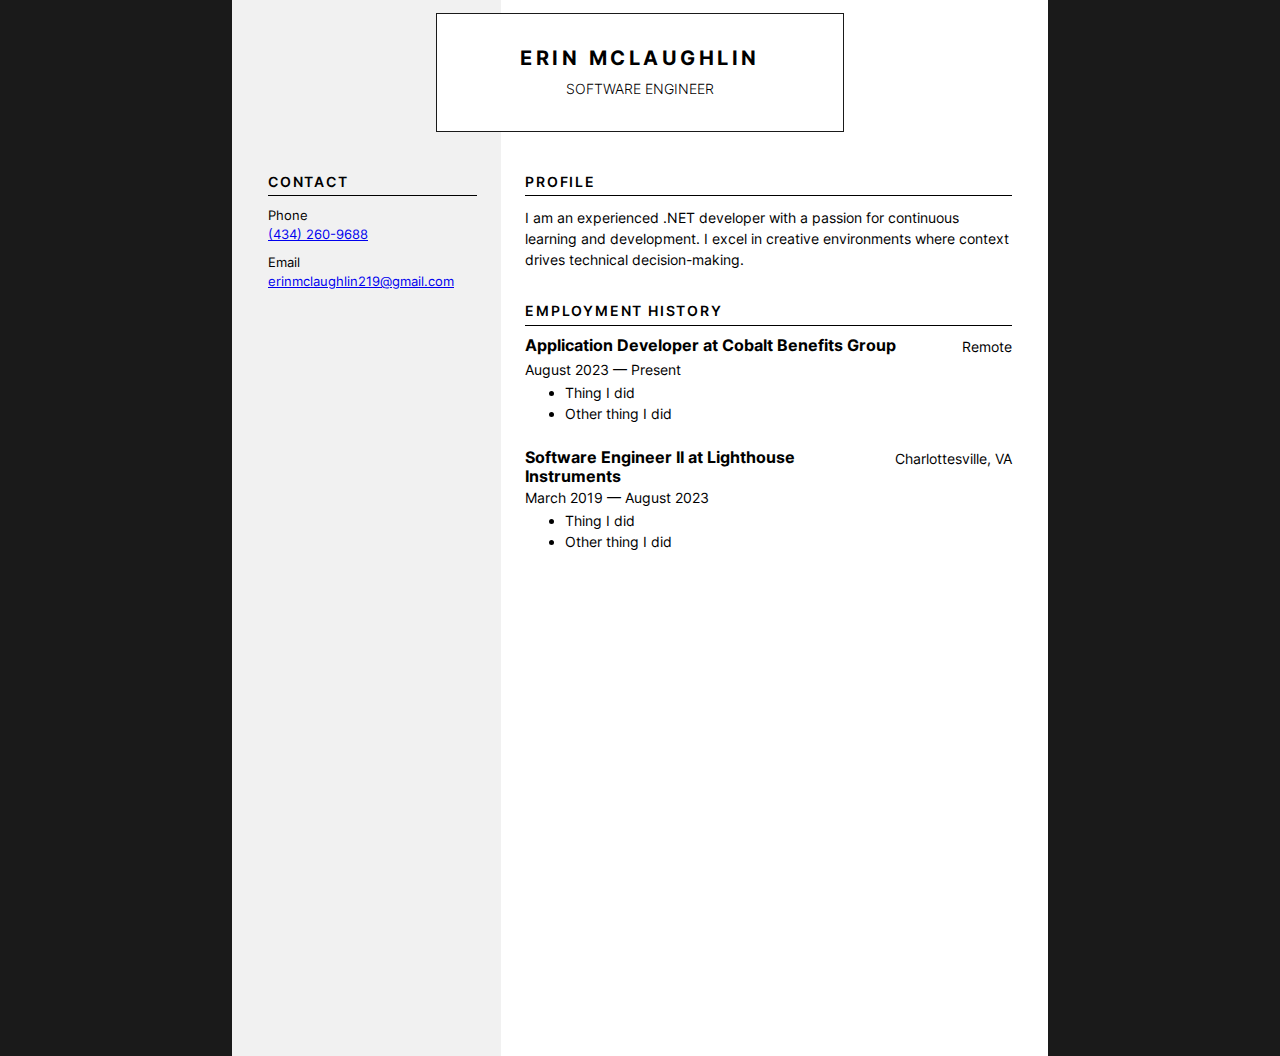
==== src/index.html @ 7251a3c2 "starting new resume" ====
<!DOCTYPE html>
<html lang="en">
<head>
    <meta charset="UTF-8">
    <meta name="viewport" content="width=device-width, initial-scale=1.0">
    <title>Erin McLaughlin | Software Engineer</title>
    <link href="css/main.css" rel="stylesheet" />
</head>
<body>

    <main id="resume">
        <header>
            <div>
                <h1 class="heading">Erin McLaughlin</h1>
                <p class="subheading">Software Engineer</p>
            </div>
        </header>

        <aside id="sidebar">
            <section>
                <h2 class="section-heading">Contact</h2>
                <div class="info-group">
                    <label for="phone">Phone</label>
                    <a id="phone" href="tel:4342609688" type="tel">
                        (434) 260-9688
                    </a>
                </div>
                <div class="info-group">
                    <label for="email">Email</label>
                    <a id="email" href="mailto:erinmclaughlin219@gmail.com" type="email">
                        erinmclaughlin219@gmail.com
                    </a>
                </div>
            </section>
        </aside>
        <article id="content">
            <section>
                <h2 class="section-heading">Profile</h2>
                <p>I am an experienced .NET developer with a passion for continuous learning and development. I excel in creative environments where context drives technical decision-making.</p>
            </section>
            <section>
                <h2 class="section-heading">Employment History</h2>
                <article class="job">
                    <div class="job-heading">
                        <h3 class="job-title">Application Developer at Cobalt Benefits Group</h3>
                        <span class="job-location">Remote</span>
                    </div>
                    <p class="job-dates">August 2023 &mdash; Present</p>
                    <ul>
                        <li>Thing I did</li>
                        <li>Other thing I did</li>
                    </ul>
                </article>
                <article class="job">
                    <div class="job-heading">
                        <h3 class="job-title">Software Engineer II at Lighthouse Instruments</h3>
                        <span class="job-location">Charlottesville, VA</span>
                    </div>
                    <p class="job-dates">March 2019 &mdash; August 2023</p>
                    <ul>
                        <li>Thing I did</li>
                        <li>Other thing I did</li>
                    </ul>
                </article>
            </section>
        </article>
    </main>

</body>
</html>
---- src/css/main.css ----
@import url('resets.css');

@font-face {
    font-family: Inter;
    src: url('../fonts/Inter/Inter-VariableFont_slnt\,wght.ttf') format('truetype');
}

@font-face {
    font-family: 'Noto Sans';
    src: url('../fonts/NotoSans/NotoSans-VariableFont_wdth\,wght.ttf') format('truetype');
}

@font-face {
    font-family: 'Noto Sanes';
    font-style: italic;
    src: url('../fonts/NotoSans/NotoSans-Italic-VariableFont_wdth\,wght.ttf') format('truetype');
}

html {
    font-family: Inter, 'Noto Sans', system-ui, -apple-system, BlinkMacSystemFont, 'Segoe UI', Roboto, Oxygen, Ubuntu, Cantarell, 'Open Sans', 'Helvetica Neue', sans-serif;
}

body {
    background-color: #1a1a1a;
    font-size: 14px;
}

#resume {
    height: 11in;
    width: 8.5in;
    margin: auto;
    position: relative;
    display: flex;
    flex-wrap: wrap;
    max-width: 1200px;
    margin: auto;
}

    #resume > header {        
        position: absolute;
        top: 0;
        left: 0;
        width: 100%;
        display: flex;
        height: 1.5in;
        text-align: center;
    }

        #resume > header > div {
            background-color: #fff;
            border: 1px solid #1a1a1a;
            padding: 2rem 0;
            margin: auto;
            min-width: 50%;
        }

.heading {
    font-size: 1.25rem;
    text-transform: uppercase;
    letter-spacing: 0.25ch;
    margin-bottom: 0.5rem;
}

.subheading {
    font-weight: 300;
    margin-bottom: 0;
    text-transform: uppercase;
}

#sidebar, #content {   
    padding: 1.8in 1.5rem 1rem 1.5rem;
    height: 100%;
    flex: 1 1 auto;
}

#sidebar > section, #content > section {
    margin-bottom: 2rem;
}

#sidebar {
    padding-left: 0.375in;
    background-color: #f1f1f1;
    width: 33%;
}

#content {
    padding-right: 0.375in;
    background-color: #fff;
    width: 67%;
}

.section-heading {
    font-size: 0.9rem;
    text-transform: uppercase;
    letter-spacing: 0.2ch;
    font-weight: 600;
    border-bottom: 1px solid;
    padding-bottom: 0.33rem;
    margin-bottom: 0.67rem;
}

.info-group {
    max-width: 100%;
    font-size: 90%;
    display: flex;
    flex-direction: column;
    margin-bottom: 0.75em;
}

.job {
    margin-bottom: 1.5rem;
}

    .job .job-heading {
        display: flex;
        justify-content: space-between;
    }

    .job .job-title {
        font-size: 1rem;
        margin: 0;
    }

    .job .job-location {
        text-align: right;
        white-space: nowrap;
        margin: 0;
    }

    .job .job-dates {
        margin: 0.1rem 0;
    }

    .job ul {
        margin-top: 0;
    }
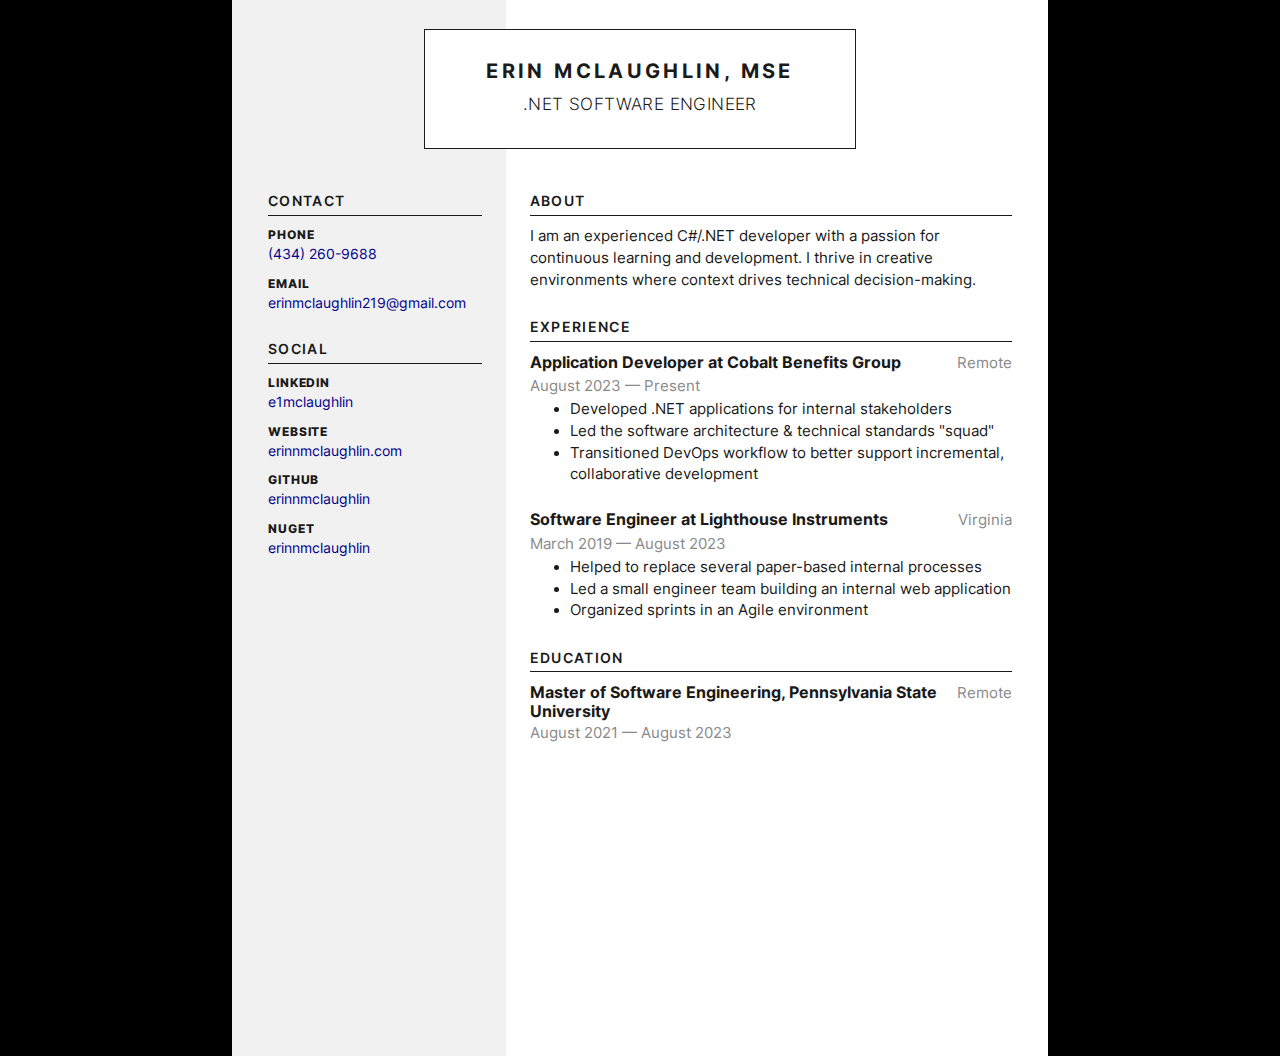
==== commit 96a17a17: "core content" ====
--- a/src/index.html
+++ b/src/index.html
@@ -9,62 +9,101 @@
 <body>
 
     <main id="resume">
-        <header>
-            <div>
-                <h1 class="heading">Erin McLaughlin</h1>
-                <p class="subheading">Software Engineer</p>
-            </div>
+        <header class="title-card">
+            <h1 class="title">Erin McLaughlin, MSE</h1>
+            <p class="subtitle">.NET Software Engineer</p>
         </header>
 
         <aside id="sidebar">
             <section>
                 <h2 class="section-heading">Contact</h2>
-                <div class="info-group">
-                    <label for="phone">Phone</label>
+                <div class="quick-info">
+                    <label class="label" for="phone">Phone</label>
                     <a id="phone" href="tel:4342609688" type="tel">
                         (434) 260-9688
                     </a>
                 </div>
-                <div class="info-group">
-                    <label for="email">Email</label>
+                <div class="quick-info">
+                    <label class="label" for="email">Email</label>
                     <a id="email" href="mailto:erinmclaughlin219@gmail.com" type="email">
                         erinmclaughlin219@gmail.com
+                    </a>
+                </div>
+            </section>
+            <section>
+                <h2 class="section-heading">Social</h2>
+                <div class="quick-info">
+                    <label class="label" for="linkedin">LinkedIn</label>
+                    <a id="linkedin" href="https://www.linkedin.com/in/e1mclaughlin/" target="_blank">
+                        e1mclaughlin
+                    </a>
+                </div>
+                <div class="quick-info">
+                    <label class="label" for="website">Website</label>
+                    <a id="website" href="https://erinnmclaughlin.com/" target="_blank">
+                        erinnmclaughlin.com
+                    </a>
+                </div>
+                <div class="quick-info">
+                    <label class="label" for="github">GitHub</label>
+                    <a id="github" href="https://github.com/erinnmclaughlin" target="_blank">
+                        erinnmclaughlin
+                    </a>
+                </div>
+                <div class="quick-info">
+                    <label class="label" for="nuget">NuGet</label>
+                    <a id="nuget" href="https://www.nuget.org/profiles/erinnmclaughlin" target="_blank">
+                        erinnmclaughlin
                     </a>
                 </div>
             </section>
         </aside>
         <article id="content">
             <section>
-                <h2 class="section-heading">Profile</h2>
-                <p>I am an experienced .NET developer with a passion for continuous learning and development. I excel in creative environments where context drives technical decision-making.</p>
+                <h2 class="section-heading">About</h2>
+                <p>
+                    I am an experienced C#/.NET developer with a passion for continuous learning and development.
+                    I thrive in creative environments where context drives technical decision-making.
+                </p>
             </section>
             <section>
-                <h2 class="section-heading">Employment History</h2>
-                <article class="job">
-                    <div class="job-heading">
-                        <h3 class="job-title">Application Developer at Cobalt Benefits Group</h3>
-                        <span class="job-location">Remote</span>
+                <h2 class="section-heading">Experience</h2>
+                <article class="item">
+                    <div class="item-heading">
+                        <h3 class="item-title">Application Developer at Cobalt Benefits Group</h3>
+                        <span class="item-location">Remote</span>
                     </div>
-                    <p class="job-dates">August 2023 &mdash; Present</p>
+                    <p class="item-dates">August 2023 &mdash; Present</p>
                     <ul>
-                        <li>Thing I did</li>
-                        <li>Other thing I did</li>
+                        <li>Developed .NET applications for internal stakeholders</li>
+                        <li>Led the software architecture & technical standards "squad"</li>
+                        <li>Transitioned DevOps workflow to better support incremental, collaborative development</li>
                     </ul>
                 </article>
-                <article class="job">
-                    <div class="job-heading">
-                        <h3 class="job-title">Software Engineer II at Lighthouse Instruments</h3>
-                        <span class="job-location">Charlottesville, VA</span>
+                <article class="item">
+                    <div class="item-heading">
+                        <h3 class="item-title">Software Engineer at Lighthouse Instruments</h3>
+                        <span class="item-location">Virginia</span>
                     </div>
-                    <p class="job-dates">March 2019 &mdash; August 2023</p>
+                    <p class="item-dates">March 2019 &mdash; August 2023</p>
                     <ul>
-                        <li>Thing I did</li>
-                        <li>Other thing I did</li>
+                        <li>Helped to replace several paper-based internal processes</li>
+                        <li>Led a small engineer team building an internal web application</li>
+                        <li>Organized sprints in an Agile environment</li>
                     </ul>
+                </article>
+            </section>
+            <section>
+                <h2 class="section-heading">Education</h2>
+                <article class="item">
+                    <div class="item-heading">
+                        <h3 class="item-title">Master of Software Engineering, Pennsylvania State University</h3>
+                        <span class="item-location">Remote</span>
+                    </div>
+                    <p class="item-dates">August 2021 &mdash; August 2023</p>
                 </article>
             </section>
         </article>
     </main>
-
 </body>
 </html>--- a/src/css/main.css
+++ b/src/css/main.css
@@ -21,8 +21,22 @@
 }
 
 body {
-    background-color: #1a1a1a;
-    font-size: 14px;
+    background-color: #000;
+    color: #1a1a1a;
+    font-size: 14.5px;
+}
+
+a {
+    text-decoration: none;
+    color: darkblue;
+}
+
+    a:hover {
+        text-decoration: underline;
+    }
+
+section:not(:first-child) {
+    margin-top: 1.67rem;
 }
 
 #resume {
@@ -30,107 +44,109 @@
     width: 8.5in;
     margin: auto;
     position: relative;
-    display: flex;
+    display: grid;
+    grid-template-columns: 2.85in 1fr;
     flex-wrap: wrap;
     max-width: 1200px;
     margin: auto;
 }
 
-    #resume > header {        
-        position: absolute;
-        top: 0;
-        left: 0;
-        width: 100%;
-        display: flex;
-        height: 1.5in;
-        text-align: center;
+#sidebar, #content {   
+    height: 100%;
+    padding: 2in 1.5rem 1rem 1.5rem;
+}
+
+    #sidebar {
+        padding-left: 0.375in;
+        background-color: #f1f1f1;
     }
 
-        #resume > header > div {
-            background-color: #fff;
-            border: 1px solid #1a1a1a;
-            padding: 2rem 0;
-            margin: auto;
-            min-width: 50%;
-        }
+    #content {
+        padding-right: 0.375in;
+        background-color: #fff;
+    }
 
-.heading {
-    font-size: 1.25rem;
-    text-transform: uppercase;
-    letter-spacing: 0.25ch;
-    margin-bottom: 0.5rem;
+.title-card {
+    position: absolute;
+    top: 0.3in;
+    left: 2in;
+    height: 1.25in;
+    width: 4.5in;
+    display: flex;
+    flex-direction: column;
+    justify-content: center;
+    text-align: center;
+    background-color: #fff;
+    border: 1px solid #1a1a1a;
+    padding: 2rem 0;
 }
 
-.subheading {
-    font-weight: 300;
-    margin-bottom: 0;
-    text-transform: uppercase;
-}
+    .title-card .title {
+        font-size: 1.24rem;
+        text-transform: uppercase;
+        letter-spacing: 0.24ch;
+        margin-bottom: 0.5rem;
+    }
 
-#sidebar, #content {   
-    padding: 1.8in 1.5rem 1rem 1.5rem;
-    height: 100%;
-    flex: 1 1 auto;
-}
-
-#sidebar > section, #content > section {
-    margin-bottom: 2rem;
-}
-
-#sidebar {
-    padding-left: 0.375in;
-    background-color: #f1f1f1;
-    width: 33%;
-}
-
-#content {
-    padding-right: 0.375in;
-    background-color: #fff;
-    width: 67%;
-}
+    .title-card .subtitle {
+        font-weight: 300;
+        margin-bottom: 0;
+        text-transform: uppercase;
+        font-size: 1.04rem;
+        letter-spacing: 0.04ch;
+    }
 
 .section-heading {
     font-size: 0.9rem;
     text-transform: uppercase;
-    letter-spacing: 0.2ch;
+    letter-spacing: 0.15ch;
     font-weight: 600;
     border-bottom: 1px solid;
     padding-bottom: 0.33rem;
     margin-bottom: 0.67rem;
 }
 
-.info-group {
+.quick-info {
     max-width: 100%;
-    font-size: 90%;
+    font-size: 0.85rem;
     display: flex;
     flex-direction: column;
     margin-bottom: 0.75em;
 }
 
-.job {
+    .quick-info .label {
+        text-transform: uppercase;
+        letter-spacing: 0.1ch;
+        font-size: 0.75rem;
+        font-weight: 800;
+    }
+
+.item {
     margin-bottom: 1.5rem;
 }
 
-    .job .job-heading {
+    .item .item-heading {
         display: flex;
         justify-content: space-between;
     }
 
-    .job .job-title {
+    .item .item-title {
         font-size: 1rem;
         margin: 0;
     }
 
-    .job .job-location {
+    .item .item-location {
         text-align: right;
         white-space: nowrap;
         margin: 0;
+        color: #8a8a8a;
     }
 
-    .job .job-dates {
+    .item .item-dates {
         margin: 0.1rem 0;
+        color: #8a8a8a;
     }
 
-    .job ul {
+    .item ul {
         margin-top: 0;
     }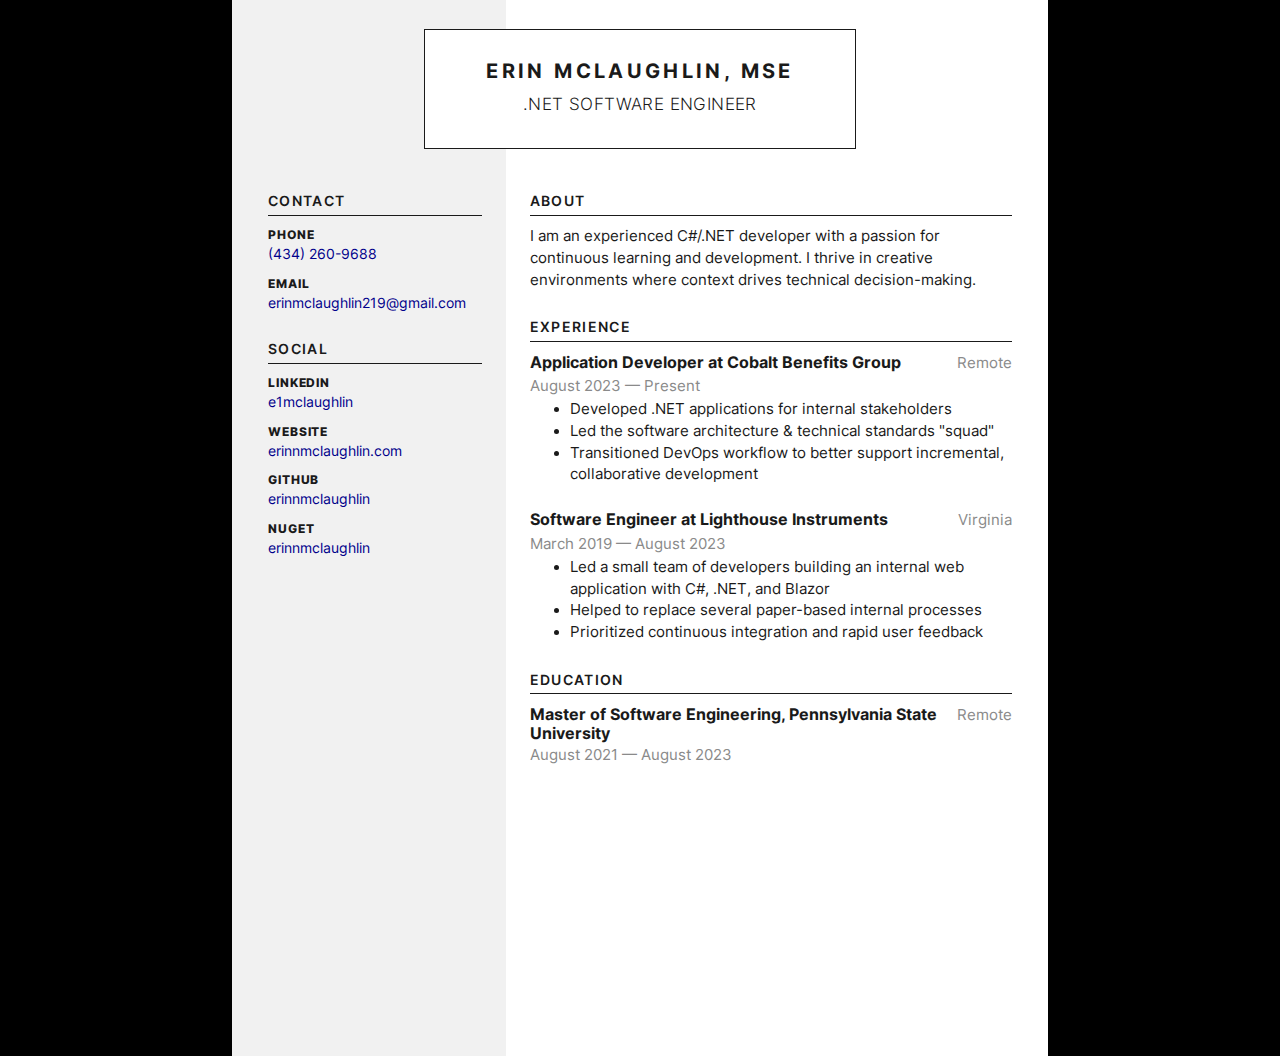
==== commit 573f227c: "tweaking some wording" ====
--- a/src/index.html
+++ b/src/index.html
@@ -87,9 +87,9 @@
                     </div>
                     <p class="item-dates">March 2019 &mdash; August 2023</p>
                     <ul>
+                        <li>Led a small team of developers building an internal web application with C#, .NET, and Blazor</li>
                         <li>Helped to replace several paper-based internal processes</li>
-                        <li>Led a small engineer team building an internal web application</li>
-                        <li>Organized sprints in an Agile environment</li>
+                        <li>Prioritized continuous integration and rapid user feedback</li>
                     </ul>
                 </article>
             </section>
--- a/src/css/main.css
+++ b/src/css/main.css
@@ -107,14 +107,11 @@
 }
 
 .quick-info {
-    max-width: 100%;
     font-size: 0.85rem;
-    display: flex;
-    flex-direction: column;
     margin-bottom: 0.75em;
 }
-
     .quick-info .label {
+        display: block;
         text-transform: uppercase;
         letter-spacing: 0.1ch;
         font-size: 0.75rem;
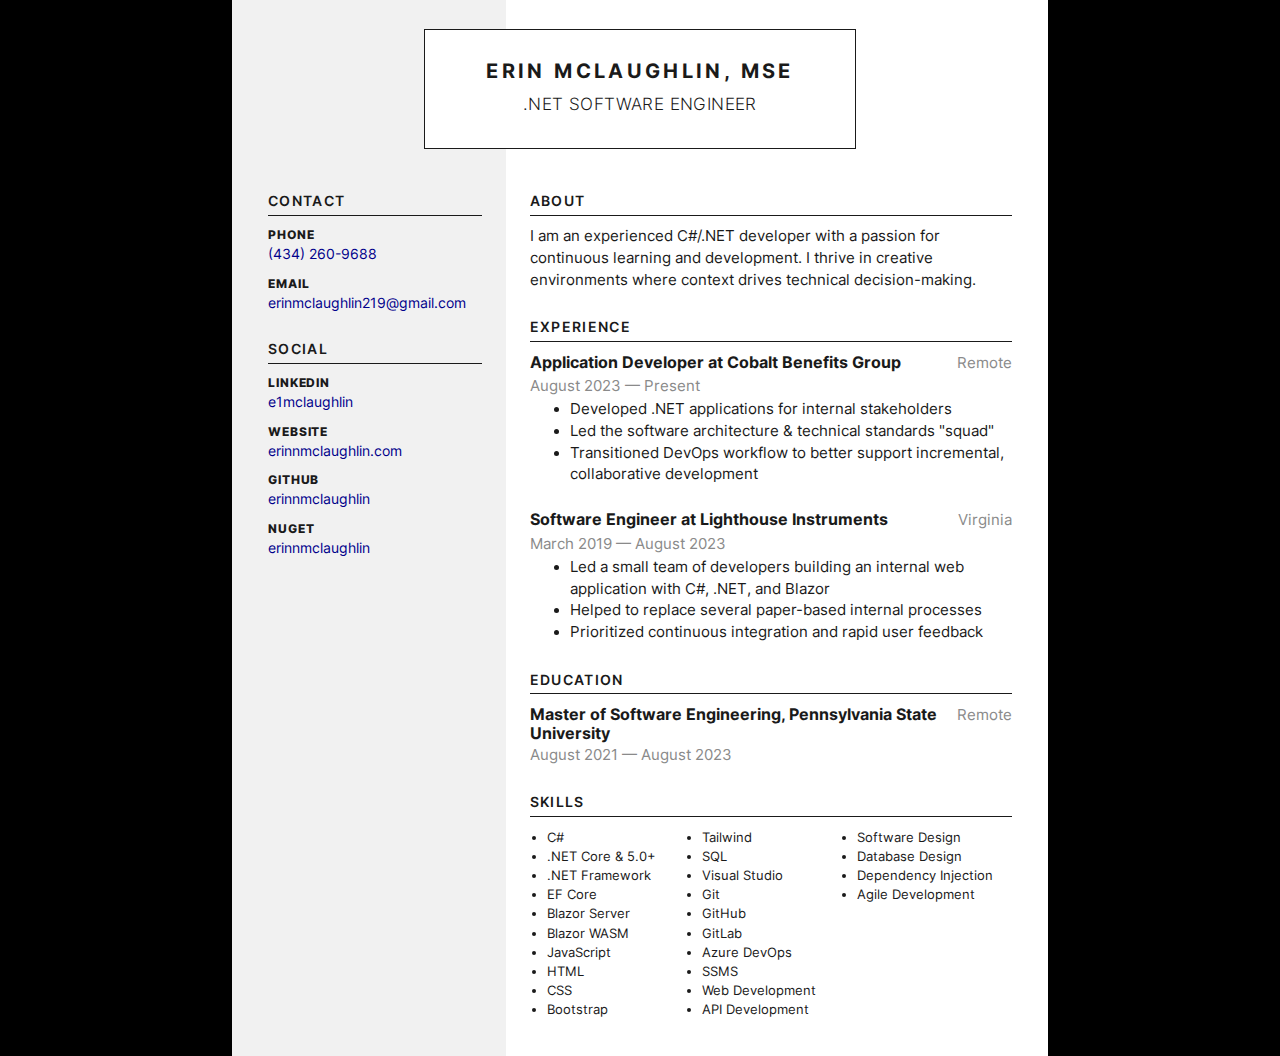
==== commit 7f76b589: "adding some initial skills" ====
--- a/src/index.html
+++ b/src/index.html
@@ -103,6 +103,39 @@
                     <p class="item-dates">August 2021 &mdash; August 2023</p>
                 </article>
             </section>
+            <section>
+                <h2 class="section-heading">Skills</h2>
+                <div class="skill-table">
+                    <div class="quick-info">
+                        <ul>
+                            <li>C#</li>
+                            <li>.NET Core & 5.0+</li>
+                            <li>.NET Framework</li>
+                            <li>EF Core</li>
+                            <li>Blazor Server</li>
+                            <li>Blazor WASM</li>
+                            <li>JavaScript</li>
+                            <li>HTML</li>
+                            <li>CSS</li>
+                            <li>Bootstrap</li>
+                            <li>Tailwind</li>
+                            <li>SQL</li>
+                            <li>Visual Studio</li>
+                            <li>Git</li>
+                            <li>GitHub</li>
+                            <li>GitLab</li>
+                            <li>Azure DevOps</li>
+                            <li>SSMS</li>
+                            <li>Web Development</li>
+                            <li>API Development</li>
+                            <li>Software Design</li>
+                            <li>Database Design</li>
+                            <li>Dependency Injection</li>
+                            <li>Agile Development</li>
+                        </ul>
+                    </div>
+                </div>
+            </section>
         </article>
     </main>
 </body>
--- a/src/css/main.css
+++ b/src/css/main.css
@@ -41,6 +41,7 @@
 
 #resume {
     height: 11in;
+    max-height: 11in;
     width: 8.5in;
     margin: auto;
     position: relative;
@@ -144,6 +145,15 @@
         color: #8a8a8a;
     }
 
-    .item ul {
-        margin-top: 0;
-    }+    .skill-table ul {
+        padding-left: 1.1rem;
+        max-height: 2in;
+        font-size: 0.8rem;
+        display: flex;
+        flex-direction: column;
+        flex-wrap: wrap;
+    }
+
+        .skill-table ul li {
+            width: 33%;
+        }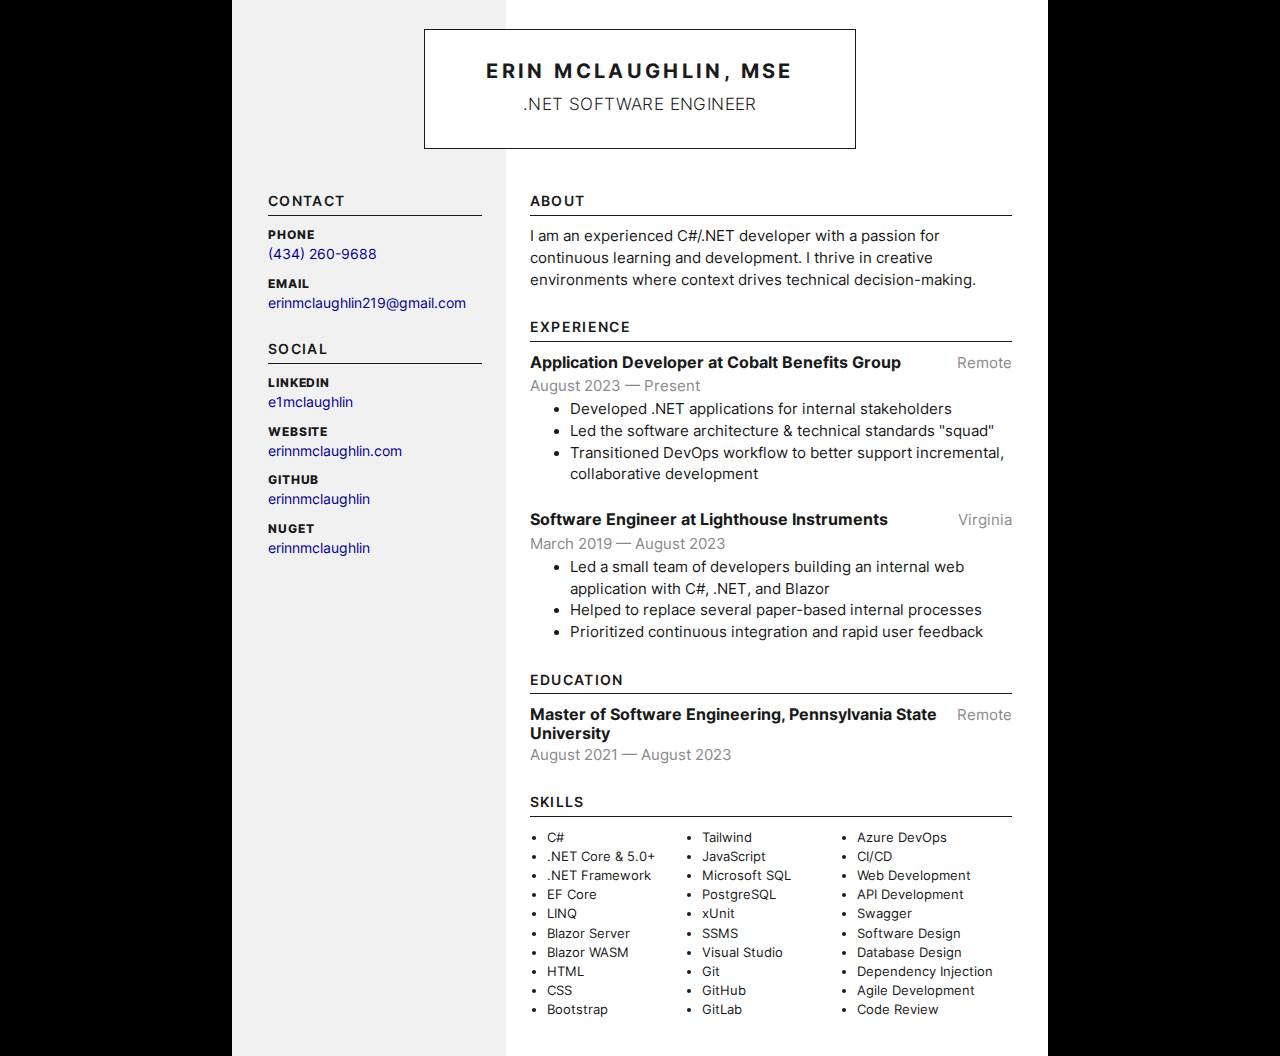
==== commit aeedf3de: "more skills" ====
--- a/src/index.html
+++ b/src/index.html
@@ -112,26 +112,32 @@
                             <li>.NET Core & 5.0+</li>
                             <li>.NET Framework</li>
                             <li>EF Core</li>
+                            <li>LINQ</li>
                             <li>Blazor Server</li>
                             <li>Blazor WASM</li>
-                            <li>JavaScript</li>
                             <li>HTML</li>
                             <li>CSS</li>
                             <li>Bootstrap</li>
                             <li>Tailwind</li>
-                            <li>SQL</li>
+                            <li>JavaScript</li>
+                            <li>Microsoft SQL</li>
+                            <li>PostgreSQL</li>
+                            <li>xUnit</li>
+                            <li>SSMS</li>
                             <li>Visual Studio</li>
                             <li>Git</li>
                             <li>GitHub</li>
                             <li>GitLab</li>
                             <li>Azure DevOps</li>
-                            <li>SSMS</li>
+                            <li>CI/CD</li>
                             <li>Web Development</li>
                             <li>API Development</li>
+                            <li>Swagger</li>
                             <li>Software Design</li>
                             <li>Database Design</li>
                             <li>Dependency Injection</li>
                             <li>Agile Development</li>
+                            <li>Code Review</li>
                         </ul>
                     </div>
                 </div>
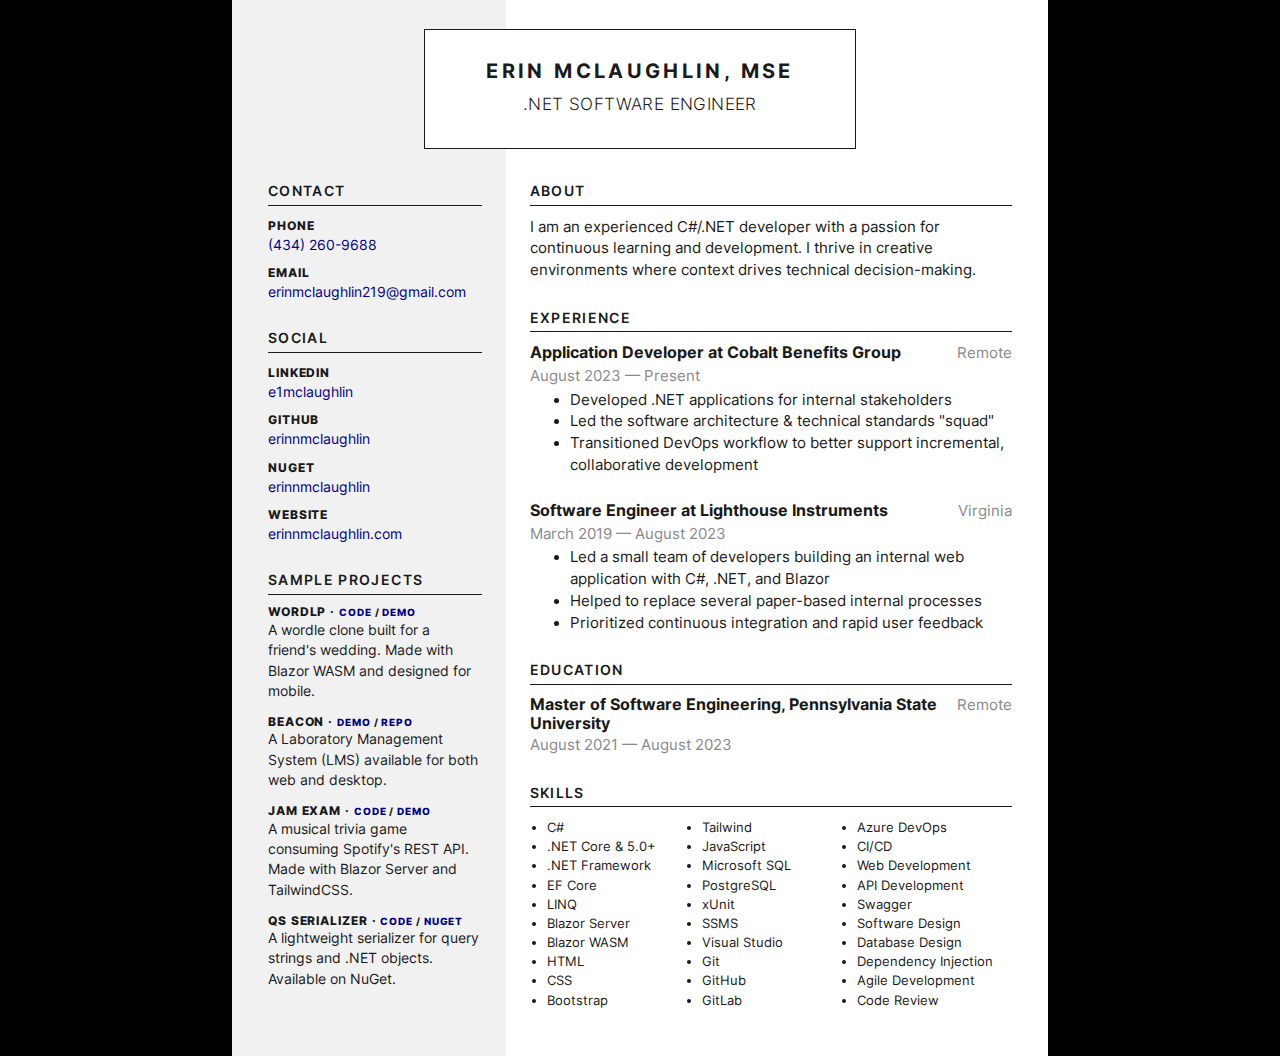
==== commit 0d9fbdc2: "added sample projects" ====
--- a/src/index.html
+++ b/src/index.html
@@ -39,12 +39,6 @@
                     </a>
                 </div>
                 <div class="quick-info">
-                    <label class="label" for="website">Website</label>
-                    <a id="website" href="https://erinnmclaughlin.com/" target="_blank">
-                        erinnmclaughlin.com
-                    </a>
-                </div>
-                <div class="quick-info">
                     <label class="label" for="github">GitHub</label>
                     <a id="github" href="https://github.com/erinnmclaughlin" target="_blank">
                         erinnmclaughlin
@@ -55,6 +49,47 @@
                     <a id="nuget" href="https://www.nuget.org/profiles/erinnmclaughlin" target="_blank">
                         erinnmclaughlin
                     </a>
+                </div>
+                <div class="quick-info">
+                    <label class="label" for="website">Website</label>
+                    <a id="website" href="https://erinnmclaughlin.com/" target="_blank">
+                        erinnmclaughlin.com
+                    </a>
+                </div>
+            </section>
+            <section>
+                <h2 class="section-heading">Sample Projects</h2>
+                <div class="quick-info">
+                    <h3 class="label">
+                        WordLP &middot; <small><a href="https://github.com/erinnmclaughlin/Wordlp" target="_blank">Code</a> / <a href="https://wordlp.azurewebsites.net/" target="_blank">Demo</a></small>
+                    </h3>
+                    <p class="project-description">
+                        A wordle clone built for a friend's wedding. Made with Blazor WASM and designed for mobile.
+                    </p>
+                </div>
+                <div class="quick-info">
+                    <h3 class="label">
+                        Beacon &middot; <small><a href="https://beacon-lms.azurewebsites.net/" target="_blank">Demo</a> / <a href="https://github.com/BeaconLMS/Beacon" target="_blank">Repo</a></small>
+                    </h3>
+                    <p class="project-description">
+                        A Laboratory Management System (LMS) available for both web and desktop.
+                    </p>
+                </div>
+                <div class="quick-info">
+                    <h3 class="label">
+                        Jam Exam &middot; <small><a href="https://github.com/erinnmclaughlin/Jam-Exam" target="_blank">Code</a> / <a href="https://jam-exam.azurewebsites.net/" target="_blank">Demo</a></small>
+                    </h3>
+                    <p class="project-description">
+                        A musical trivia game consuming Spotify's REST API. Made with Blazor Server and TailwindCSS.
+                    </p>
+                </div>
+                <div class="quick-info">
+                    <h3 class="label">
+                        QS Serializer &middot; <small><a href="https://github.com/erinnmclaughlin/Tizzani.QueryStringSerializer" target="_blank">Code</a> / <a href="https://www.nuget.org/packages/Tizzani.QueryStringSerializer" target="_blank">NuGet</a></small>
+                    </h3>
+                    <p class="project-description">
+                        A lightweight serializer for query strings and .NET objects. Available on NuGet.
+                    </p>
                 </div>
             </section>
         </aside>
--- a/src/css/main.css
+++ b/src/css/main.css
@@ -54,7 +54,7 @@
 
 #sidebar, #content {   
     height: 100%;
-    padding: 2in 1.5rem 1rem 1.5rem;
+    padding: 1.9in 1.5rem 1rem 1.5rem;
 }
 
     #sidebar {
@@ -109,7 +109,7 @@
 
 .quick-info {
     font-size: 0.85rem;
-    margin-bottom: 0.75em;
+    margin-bottom: 0.67em;
 }
     .quick-info .label {
         display: block;
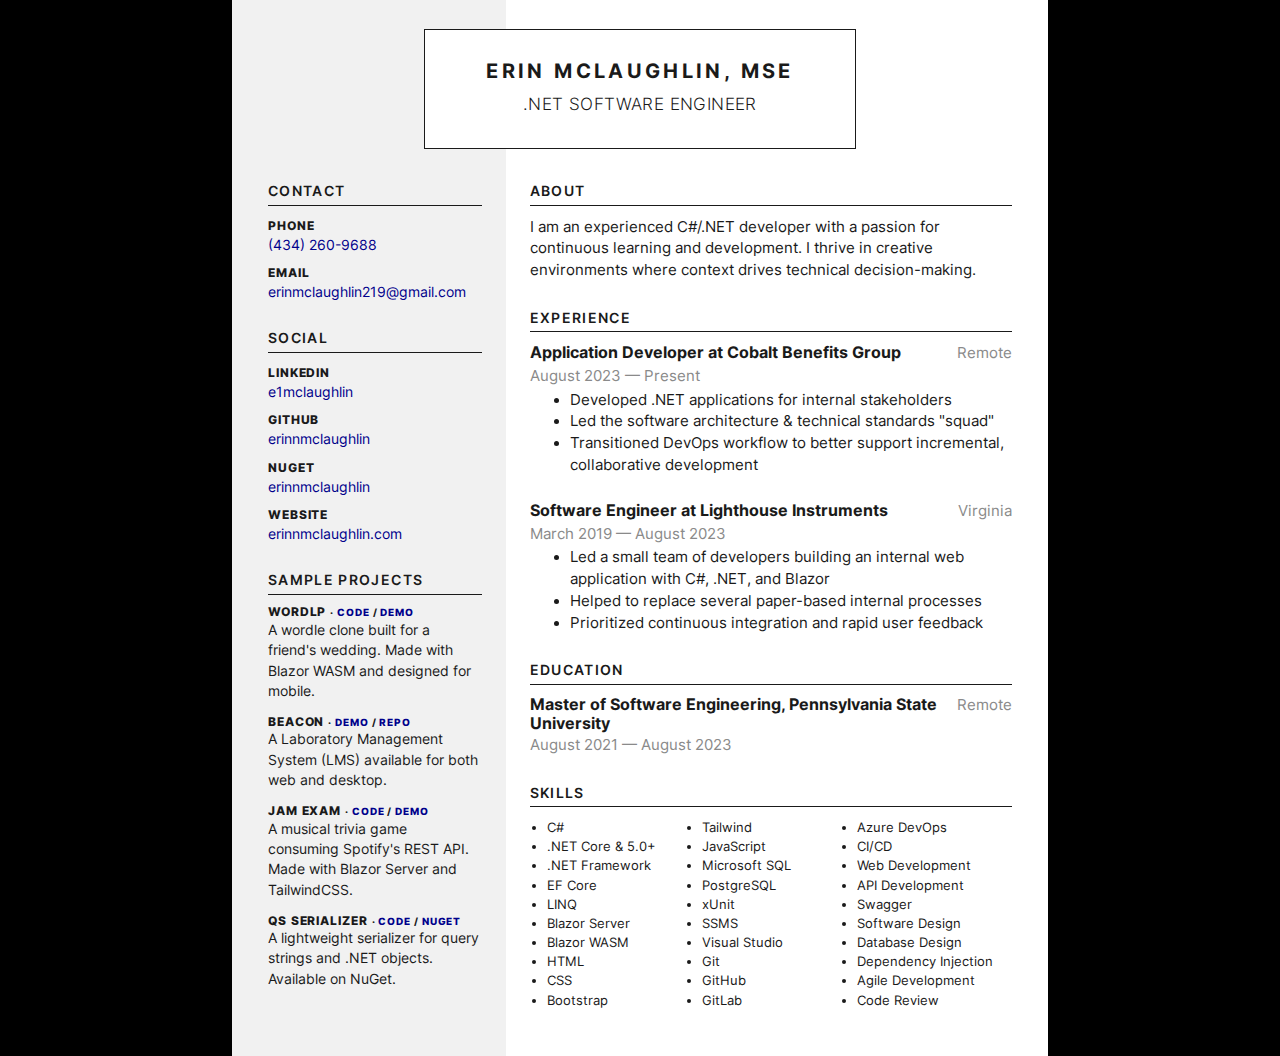
==== commit 3c10fdd0: "hide project links on print" ====
--- a/src/index.html
+++ b/src/index.html
@@ -61,7 +61,7 @@
                 <h2 class="section-heading">Sample Projects</h2>
                 <div class="quick-info">
                     <h3 class="label">
-                        WordLP &middot; <small><a href="https://github.com/erinnmclaughlin/Wordlp" target="_blank">Code</a> / <a href="https://wordlp.azurewebsites.net/" target="_blank">Demo</a></small>
+                        WordLP <small>&middot; <a href="https://github.com/erinnmclaughlin/Wordlp" target="_blank">Code</a> / <a href="https://wordlp.azurewebsites.net/" target="_blank">Demo</a></small>
                     </h3>
                     <p class="project-description">
                         A wordle clone built for a friend's wedding. Made with Blazor WASM and designed for mobile.
@@ -69,7 +69,7 @@
                 </div>
                 <div class="quick-info">
                     <h3 class="label">
-                        Beacon &middot; <small><a href="https://beacon-lms.azurewebsites.net/" target="_blank">Demo</a> / <a href="https://github.com/BeaconLMS/Beacon" target="_blank">Repo</a></small>
+                        Beacon <small>&middot; <a href="https://beacon-lms.azurewebsites.net/" target="_blank">Demo</a> / <a href="https://github.com/BeaconLMS/Beacon" target="_blank">Repo</a></small>
                     </h3>
                     <p class="project-description">
                         A Laboratory Management System (LMS) available for both web and desktop.
@@ -77,7 +77,7 @@
                 </div>
                 <div class="quick-info">
                     <h3 class="label">
-                        Jam Exam &middot; <small><a href="https://github.com/erinnmclaughlin/Jam-Exam" target="_blank">Code</a> / <a href="https://jam-exam.azurewebsites.net/" target="_blank">Demo</a></small>
+                        Jam Exam <small>&middot; <a href="https://github.com/erinnmclaughlin/Jam-Exam" target="_blank">Code</a> / <a href="https://jam-exam.azurewebsites.net/" target="_blank">Demo</a></small>
                     </h3>
                     <p class="project-description">
                         A musical trivia game consuming Spotify's REST API. Made with Blazor Server and TailwindCSS.
@@ -85,7 +85,7 @@
                 </div>
                 <div class="quick-info">
                     <h3 class="label">
-                        QS Serializer &middot; <small><a href="https://github.com/erinnmclaughlin/Tizzani.QueryStringSerializer" target="_blank">Code</a> / <a href="https://www.nuget.org/packages/Tizzani.QueryStringSerializer" target="_blank">NuGet</a></small>
+                        QS Serializer <small>&middot; <a href="https://github.com/erinnmclaughlin/Tizzani.QueryStringSerializer" target="_blank">Code</a> / <a href="https://www.nuget.org/packages/Tizzani.QueryStringSerializer" target="_blank">NuGet</a></small>
                     </h3>
                     <p class="project-description">
                         A lightweight serializer for query strings and .NET objects. Available on NuGet.
--- a/src/css/main.css
+++ b/src/css/main.css
@@ -111,6 +111,12 @@
     font-size: 0.85rem;
     margin-bottom: 0.67em;
 }
+    @media print {
+        .quick-info small {
+            display: none;
+        }
+    }
+
     .quick-info .label {
         display: block;
         text-transform: uppercase;
